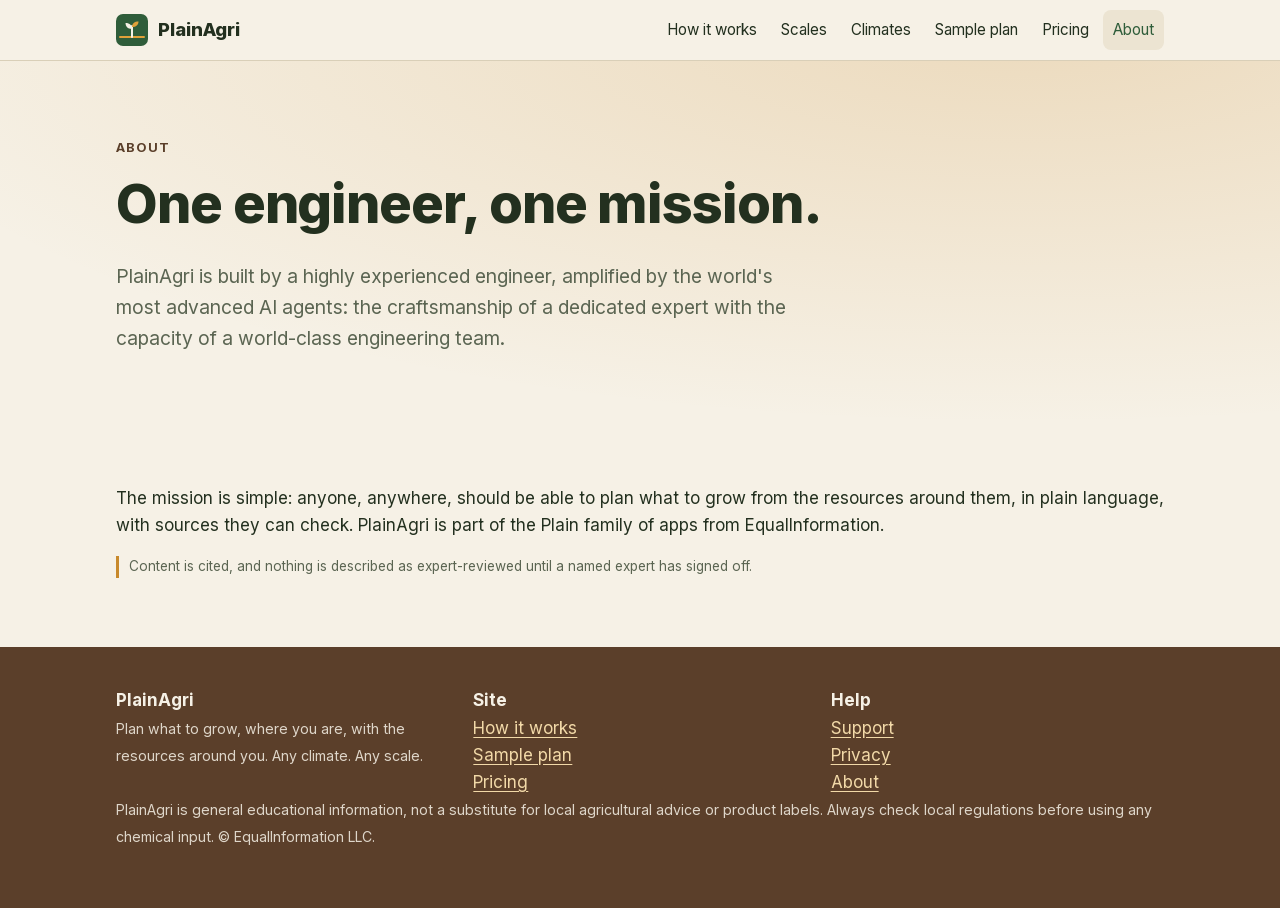
==== about/index.html @ 3765d442 "PlainAgri public site v0: home, how it works, scales, climates, sample plan, pricing, privacy, suppo" ====
<!DOCTYPE html>
<html lang="en">
<head>
<meta charset="UTF-8">
<meta name="viewport" content="width=device-width, initial-scale=1.0">
<title>About PlainAgri</title>
<meta name="description" content="PlainAgri is built by one highly experienced engineer, amplified by the world's most advanced AI agents.">
<link rel="canonical" href="https://equalinformation.com/plain-agri-site/about/">
<link rel="icon" type="image/svg+xml" href="../assets/img/favicon.svg">
<meta name="theme-color" content="#2f5d3a">
<meta property="og:title" content="About PlainAgri">
<meta property="og:description" content="PlainAgri is built by one highly experienced engineer, amplified by the world's most advanced AI agents.">
<meta property="og:type" content="website">
<meta property="og:site_name" content="PlainAgri">
<link rel="stylesheet" href="../assets/fonts/inter.css">
<link rel="stylesheet" href="../assets/css/style.css">
</head>
<body>
<a class="skip" href="#main">Skip to content</a>
<nav aria-label="Main"><div class="nav-inner">
<a href="../" class="nav-logo"><img src="../assets/img/favicon.svg" alt="" width="32" height="32"><span>PlainAgri</span></a>
<ul class="nav-links"><li><a href="../how-it-works/">How it works</a></li><li><a href="../scales/">Scales</a></li><li><a href="../climates/">Climates</a></li><li><a href="../sample-plan/">Sample plan</a></li><li><a href="../pricing/">Pricing</a></li><li><a href="../about/" aria-current="page">About</a></li></ul></div></nav>
<main id="main">

<section class="hero"><div class="wrap"><span class="eyebrow">About</span><h1>One engineer, one mission.</h1>
<p class="lead">PlainAgri is built by a highly experienced engineer, amplified by the world's most advanced AI agents: the craftsmanship of a dedicated expert with the capacity of a world-class engineering team.</p></div></section>
<section><div class="wrap"><p>The mission is simple: anyone, anywhere, should be able to plan what to grow from the resources around them, in plain language, with sources they can check. PlainAgri is part of the Plain family of apps from EqualInformation.</p>
<p class="est">Content is cited, and nothing is described as expert-reviewed until a named expert has signed off.</p></div></section>
</main>
<footer><div class="wrap"><div class="cols">
<div><b>PlainAgri</b><p><small>Plan what to grow, where you are, with the resources around you. Any climate. Any scale.</small></p></div>
<div><b>Site</b><br><a href="../how-it-works/">How it works</a><br><a href="../sample-plan/">Sample plan</a><br><a href="../pricing/">Pricing</a></div>
<div><b>Help</b><br><a href="../support/">Support</a><br><a href="../privacy/">Privacy</a><br><a href="../about/">About</a></div>
</div><p><small>PlainAgri is general educational information, not a substitute for local agricultural advice or product labels. Always check local regulations before using any chemical input. &copy; EqualInformation LLC.</small></p></div></footer>

<script src="../assets/js/site.js" defer></script>
</body></html>
---- assets/fonts/inter.css ----
/* Inter variable font (latin subset) — self-hosted, no third-party requests.
   Single variable file covers all weights 100–900. */
@font-face {
    font-family: 'Inter';
    font-style: normal;
    font-weight: 100 900;
    font-display: swap;
    src: url(inter-latin-var.woff2) format('woff2');
    unicode-range: U+0000-00FF, U+0131, U+0152-0153, U+02BB-02BC, U+02C6, U+02DA, U+02DC, U+0304, U+0308, U+0329, U+2000-206F, U+20AC, U+2122, U+2191, U+2193, U+2212, U+2215, U+FEFF, U+FFFD;
}
---- assets/css/style.css ----
:root{--bg:#f6f1e6;--bg2:#ece4d2;--card:#fffdf8;--ink:#23301f;--muted:#5b6552;--green:#2f5d3a;--green2:#3f7a4d;--amber:#c8892b;--soil:#5b3f2a;--line:#d9cfb8;--on-green:#f6f1e6;--shadow:0 6px 24px rgba(35,48,31,.10)}
@media (prefers-color-scheme:dark){:root:not([data-theme=light]){--bg:#141a12;--bg2:#1c2419;--card:#1f281c;--ink:#ece6d6;--muted:#a9b29c;--green:#6fb07c;--green2:#8cc795;--amber:#e0a13a;--soil:#c9a27c;--line:#33402e;--on-green:#10170e;--shadow:0 6px 24px rgba(0,0,0,.4)}}
:root[data-theme=dark]{--bg:#141a12;--bg2:#1c2419;--card:#1f281c;--ink:#ece6d6;--muted:#a9b29c;--green:#6fb07c;--green2:#8cc795;--amber:#e0a13a;--soil:#c9a27c;--line:#33402e;--on-green:#10170e;--shadow:0 6px 24px rgba(0,0,0,.4)}
*{box-sizing:border-box}html{scroll-behavior:smooth}
body{margin:0;font:17px/1.6 Inter,system-ui,-apple-system,Segoe UI,Roboto,sans-serif;color:var(--ink);background:var(--bg)}
img,svg{max-width:100%}a{color:var(--green);text-underline-offset:3px}a:hover{color:var(--amber)}
.skip{position:absolute;left:-999px;top:0;background:var(--green);color:var(--on-green);padding:.6rem 1rem;z-index:99}.skip:focus{left:8px;top:8px}
.wrap{max-width:1080px;margin:0 auto;padding:0 16px}
nav{position:sticky;top:0;z-index:20;background:color-mix(in srgb,var(--bg) 92%,transparent);backdrop-filter:blur(8px);border-bottom:1px solid var(--line)}
.nav-inner{max-width:1080px;margin:0 auto;padding:10px 16px;display:flex;align-items:center;gap:16px;flex-wrap:wrap}
.nav-logo{display:flex;align-items:center;gap:10px;font-weight:800;font-size:1.15rem;color:var(--ink);text-decoration:none}
.nav-links{list-style:none;margin:0 0 0 auto;padding:0;display:flex;gap:4px;flex-wrap:wrap}
.nav-links a{display:block;padding:8px 10px;border-radius:8px;color:var(--ink);text-decoration:none;font-size:.95rem}
.nav-links a:hover,.nav-links a[aria-current=page]{background:var(--bg2);color:var(--green)}
h1,h2,h3{line-height:1.15;margin:0 0 .5em}h1{font-size:clamp(2rem,6vw,3.4rem);font-weight:800;letter-spacing:-.02em}
h2{font-size:clamp(1.5rem,4vw,2.2rem);font-weight:750;letter-spacing:-.01em}h3{font-size:1.15rem}
p{margin:0 0 1em}.lead{font-size:1.2rem;color:var(--muted);max-width:44rem}
section{padding:56px 0}section.alt{background:var(--bg2)}
.hero{padding:72px 0 56px;background:radial-gradient(1200px 400px at 80% -10%,color-mix(in srgb,var(--amber) 22%,transparent),transparent),var(--bg)}
.eyebrow{display:inline-block;font-size:.8rem;font-weight:700;letter-spacing:.08em;text-transform:uppercase;color:var(--soil);margin-bottom:.8rem}
.btn{display:inline-block;padding:12px 20px;border-radius:12px;font-weight:700;text-decoration:none;border:2px solid var(--green);background:var(--green);color:var(--on-green)}
.btn:hover{color:var(--on-green);filter:brightness(1.1)}.btn.ghost{background:transparent;color:var(--green)}.btn.ghost:hover{background:var(--bg2);color:var(--green)}
.badges{display:flex;gap:12px;flex-wrap:wrap;margin-top:20px}.badge{border:2px dashed var(--line);border-radius:12px;padding:10px 16px;color:var(--muted);font-size:.9rem;background:var(--card)}.badge b{display:block;color:var(--ink)}
.grid{display:grid;gap:16px;grid-template-columns:repeat(auto-fit,minmax(240px,1fr))}
.card{background:var(--card);border:1px solid var(--line);border-radius:16px;padding:20px;box-shadow:var(--shadow)}
.card .n{display:inline-grid;place-items:center;width:34px;height:34px;border-radius:50%;background:var(--amber);color:#1b1608;font-weight:800;margin-bottom:10px}
.ladder{display:grid;gap:10px;margin:0;padding:0;list-style:none}
.ladder li{display:grid;grid-template-columns:auto 1fr;gap:14px;align-items:center;background:var(--card);border:1px solid var(--line);border-radius:14px;padding:12px 16px}
.ladder .rung{width:calc(18px + var(--w,0)*1%);min-width:18px;max-width:90px;height:14px;border-radius:8px;background:linear-gradient(90deg,var(--green),var(--amber))}
.ladder b{display:block}.ladder span{color:var(--muted);font-size:.95rem}
.pill{display:inline-block;font-size:.78rem;font-weight:700;padding:3px 10px;border-radius:99px;background:var(--bg2);border:1px solid var(--line);color:var(--soil)}
.cite{font:inherit;font-size:.78em;vertical-align:super;border:1px solid var(--green);color:var(--green);background:transparent;border-radius:6px;padding:0 6px;cursor:pointer}
.cite:hover{background:var(--green);color:var(--on-green)}
.est{font-size:.85rem;color:var(--muted);border-left:3px solid var(--amber);padding-left:10px}
.note{background:var(--card);border:1px solid var(--line);border-left:5px solid var(--amber);border-radius:10px;padding:14px 16px;margin:16px 0}
table{width:100%;border-collapse:collapse;background:var(--card);border-radius:12px;overflow:hidden}th,td{padding:10px 12px;border-bottom:1px solid var(--line);text-align:left;vertical-align:top}th{background:var(--bg2)}
.zones{display:flex;flex-wrap:wrap;gap:8px;margin:12px 0}.zones button{font:inherit;padding:8px 14px;border-radius:99px;border:1px solid var(--line);background:var(--card);color:var(--ink);cursor:pointer}
.zones button[aria-pressed=true]{background:var(--green);color:var(--on-green);border-color:var(--green)}
.zone-out{min-height:200px}
.locked{position:relative;opacity:.9}.locked::after{content:"Full detail in the app";position:absolute;right:12px;top:12px;font-size:.75rem;font-weight:700;color:var(--soil);background:var(--bg2);border:1px solid var(--line);border-radius:99px;padding:2px 10px}
.price{font-size:2.2rem;font-weight:800}.price small{font-size:1rem;color:var(--muted);font-weight:500}
ul.tick{list-style:none;padding:0}ul.tick li{padding-left:26px;position:relative;margin:.4em 0}ul.tick li::before{content:"";position:absolute;left:0;top:.55em;width:12px;height:7px;border-left:3px solid var(--green);border-bottom:3px solid var(--green);transform:rotate(-45deg)}
footer{background:var(--soil);color:#f6f1e6;padding:40px 0;margin-top:0}footer a{color:#f2d9a8}footer .cols{display:grid;gap:24px;grid-template-columns:repeat(auto-fit,minmax(200px,1fr))}footer small{opacity:.85}
/* citation sheet */
.sheet-back{position:fixed;inset:0;background:rgba(0,0,0,.45);display:none;z-index:50}.sheet-back.open{display:block}
.sheet{position:fixed;left:0;right:0;bottom:0;height:80vh;height:80dvh;background:var(--card);border-radius:20px 20px 0 0;box-shadow:0 -10px 40px rgba(0,0,0,.35);display:flex;flex-direction:column;transform:translateY(100%);transition:transform .25s ease;z-index:51}
.sheet.open{transform:none}
.sheet-bar{display:flex;align-items:center;gap:8px;padding:10px 12px;border-bottom:1px solid var(--line)}
.sheet-bar button{font:inherit;border:1px solid var(--line);background:var(--bg2);color:var(--ink);border-radius:8px;padding:6px 12px;cursor:pointer}.sheet-bar button:disabled{opacity:.4;cursor:default}
.sheet-title{flex:1;min-width:0;text-align:center;font-size:.85rem;color:var(--muted);overflow:hidden;text-overflow:ellipsis;white-space:nowrap}
.sheet-body{flex:1;overflow:auto;padding:20px 18px 40px;max-width:760px;width:100%;margin:0 auto}
.sheet-grab{width:44px;height:5px;border-radius:3px;background:var(--line);margin:8px auto 0}
@media (prefers-reduced-motion:reduce){*{transition:none!important;scroll-behavior:auto!important}}
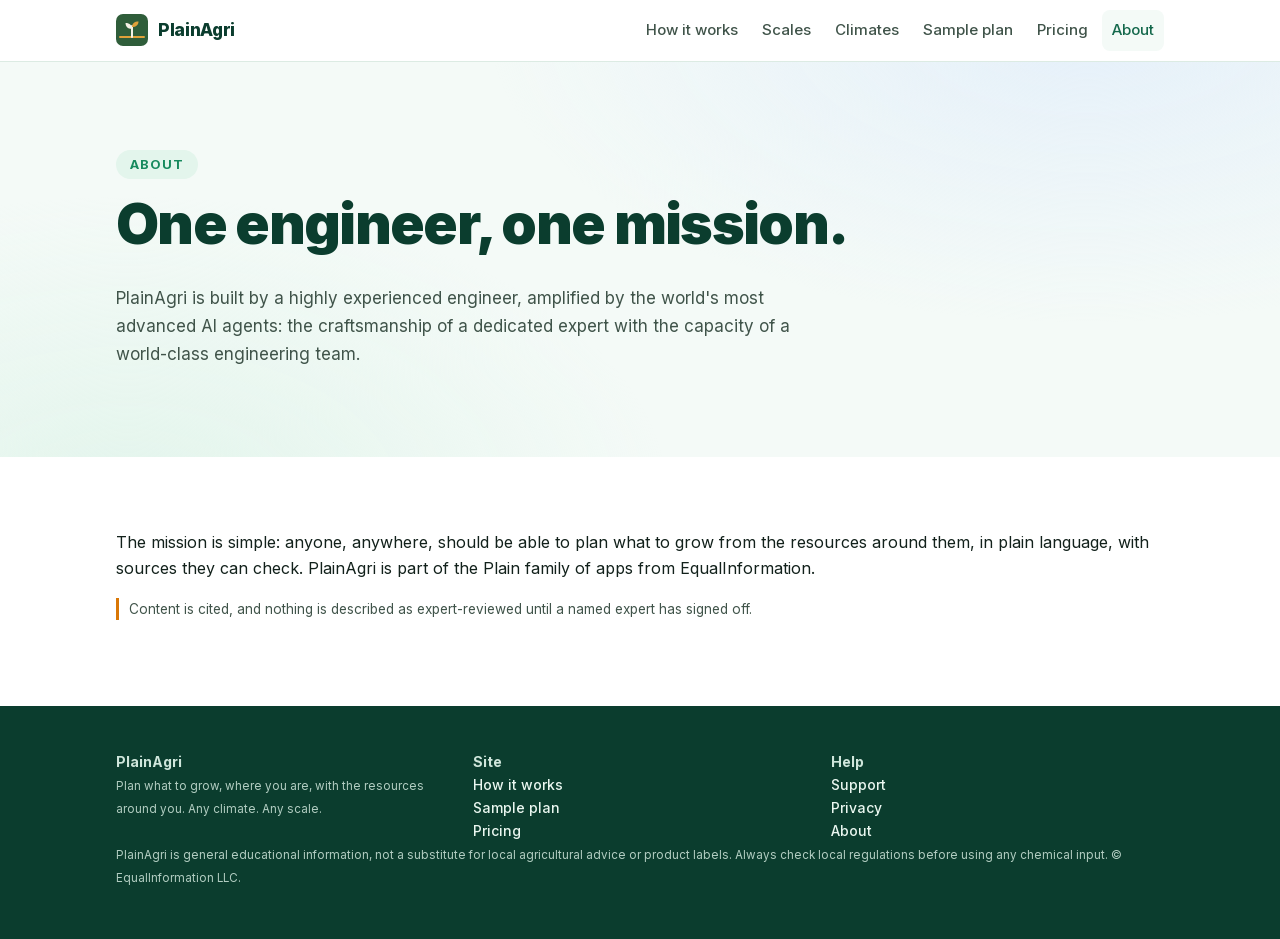
==== commit 51f4d25c: "Restyle site with Nutrisize Health fonts, colors and theme Co-Authored-By: Claude Sonnet 5.5 <norepl" ====
--- a/about/index.html
+++ b/about/index.html
@@ -7,7 +7,7 @@
 <meta name="description" content="PlainAgri is built by one highly experienced engineer, amplified by the world's most advanced AI agents.">
 <link rel="canonical" href="https://equalinformation.com/plain-agri-site/about/">
 <link rel="icon" type="image/svg+xml" href="../assets/img/favicon.svg">
-<meta name="theme-color" content="#2f5d3a">
+<meta name="theme-color" content="#0b3d2e">
 <meta property="og:title" content="About PlainAgri">
 <meta property="og:description" content="PlainAgri is built by one highly experienced engineer, amplified by the world's most advanced AI agents.">
 <meta property="og:type" content="website">
--- a/assets/css/style.css
+++ b/assets/css/style.css
@@ -1,29 +1,29 @@
-:root{--bg:#f6f1e6;--bg2:#ece4d2;--card:#fffdf8;--ink:#23301f;--muted:#5b6552;--green:#2f5d3a;--green2:#3f7a4d;--amber:#c8892b;--soil:#5b3f2a;--line:#d9cfb8;--on-green:#f6f1e6;--shadow:0 6px 24px rgba(35,48,31,.10)}
-@media (prefers-color-scheme:dark){:root:not([data-theme=light]){--bg:#141a12;--bg2:#1c2419;--card:#1f281c;--ink:#ece6d6;--muted:#a9b29c;--green:#6fb07c;--green2:#8cc795;--amber:#e0a13a;--soil:#c9a27c;--line:#33402e;--on-green:#10170e;--shadow:0 6px 24px rgba(0,0,0,.4)}}
-:root[data-theme=dark]{--bg:#141a12;--bg2:#1c2419;--card:#1f281c;--ink:#ece6d6;--muted:#a9b29c;--green:#6fb07c;--green2:#8cc795;--amber:#e0a13a;--soil:#c9a27c;--line:#33402e;--on-green:#10170e;--shadow:0 6px 24px rgba(0,0,0,.4)}
+:root{--green-900:#0b3d2e;--green-700:#14684c;--green-600:#178a5e;--green-500:#1fa971;--green-100:#e3f5ec;--blue-700:#0b4f8a;--blue-600:#1268b3;--blue-100:#e5f0fa;--amber-500:#d97706;--ink:#12211b;--ink-soft:#40544a;--ink-faint:#6b7f74;--paper:#fff;--paper-tint:#f4faf7;--line:#dcebe3;
+/* aliases used by existing PlainAgri rules, mapped to the Nutrisize Health palette */
+--bg:var(--paper);--bg2:var(--paper-tint);--card:#fff;--muted:var(--ink-soft);--green:var(--green-700);--green2:var(--green-600);--amber:var(--amber-500);--soil:var(--green-900);--on-green:#fff;--shadow:0 4px 24px rgba(11,61,46,.08)}
 *{box-sizing:border-box}html{scroll-behavior:smooth}
-body{margin:0;font:17px/1.6 Inter,system-ui,-apple-system,Segoe UI,Roboto,sans-serif;color:var(--ink);background:var(--bg)}
-img,svg{max-width:100%}a{color:var(--green);text-underline-offset:3px}a:hover{color:var(--amber)}
+body{margin:0;font:16px/1.65 'Inter',-apple-system,BlinkMacSystemFont,'Segoe UI',Roboto,sans-serif;color:var(--ink);background:var(--paper);-webkit-font-smoothing:antialiased}
+img,svg{max-width:100%}a{color:var(--blue-600);text-decoration:none}a:hover{text-decoration:underline}
 .skip{position:absolute;left:-999px;top:0;background:var(--green);color:var(--on-green);padding:.6rem 1rem;z-index:99}.skip:focus{left:8px;top:8px}
 .wrap{max-width:1080px;margin:0 auto;padding:0 16px}
-nav{position:sticky;top:0;z-index:20;background:color-mix(in srgb,var(--bg) 92%,transparent);backdrop-filter:blur(8px);border-bottom:1px solid var(--line)}
+nav{position:sticky;top:0;z-index:20;background:rgba(255,255,255,.92);backdrop-filter:blur(8px);border-bottom:1px solid var(--line)}
 .nav-inner{max-width:1080px;margin:0 auto;padding:10px 16px;display:flex;align-items:center;gap:16px;flex-wrap:wrap}
-.nav-logo{display:flex;align-items:center;gap:10px;font-weight:800;font-size:1.15rem;color:var(--ink);text-decoration:none}
+.nav-logo{display:flex;align-items:center;gap:10px;font-weight:800;font-size:17px;letter-spacing:-.02em;color:var(--green-900);text-decoration:none}
 .nav-links{list-style:none;margin:0 0 0 auto;padding:0;display:flex;gap:4px;flex-wrap:wrap}
-.nav-links a{display:block;padding:8px 10px;border-radius:8px;color:var(--ink);text-decoration:none;font-size:.95rem}
+.nav-links a{display:block;padding:8px 10px;border-radius:8px;color:var(--ink-soft);text-decoration:none;font-size:15px;font-weight:500}
 .nav-links a:hover,.nav-links a[aria-current=page]{background:var(--bg2);color:var(--green)}
-h1,h2,h3{line-height:1.15;margin:0 0 .5em}h1{font-size:clamp(2rem,6vw,3.4rem);font-weight:800;letter-spacing:-.02em}
-h2{font-size:clamp(1.5rem,4vw,2.2rem);font-weight:750;letter-spacing:-.01em}h3{font-size:1.15rem}
-p{margin:0 0 1em}.lead{font-size:1.2rem;color:var(--muted);max-width:44rem}
-section{padding:56px 0}section.alt{background:var(--bg2)}
-.hero{padding:72px 0 56px;background:radial-gradient(1200px 400px at 80% -10%,color-mix(in srgb,var(--amber) 22%,transparent),transparent),var(--bg)}
-.eyebrow{display:inline-block;font-size:.8rem;font-weight:700;letter-spacing:.08em;text-transform:uppercase;color:var(--soil);margin-bottom:.8rem}
-.btn{display:inline-block;padding:12px 20px;border-radius:12px;font-weight:700;text-decoration:none;border:2px solid var(--green);background:var(--green);color:var(--on-green)}
-.btn:hover{color:var(--on-green);filter:brightness(1.1)}.btn.ghost{background:transparent;color:var(--green)}.btn.ghost:hover{background:var(--bg2);color:var(--green)}
+h1,h2,h3{line-height:1.15;margin:0 0 .5em}h1{font-size:clamp(34px,5.5vw,56px);font-weight:900;letter-spacing:-.03em;line-height:1.12;color:var(--green-900)}
+h2{font-size:clamp(26px,4vw,36px);font-weight:800;letter-spacing:-.02em;color:var(--green-900)}h3{font-size:18px;font-weight:700;color:var(--green-900)}
+p{margin:0 0 1em}.lead{font-size:17px;color:var(--ink-soft);max-width:44rem}
+section{padding:72px 0}section.alt{background:var(--paper-tint);border-top:1px solid var(--line);border-bottom:1px solid var(--line)}
+.hero{padding:88px 0 72px;background:radial-gradient(1000px 500px at 85% -10%,var(--blue-100) 0%,transparent 60%),radial-gradient(900px 500px at 10% 110%,var(--green-100) 0%,transparent 60%),var(--paper-tint)}
+.eyebrow{display:inline-block;font-size:13px;font-weight:700;letter-spacing:.08em;text-transform:uppercase;color:var(--green-600);background:var(--green-100);border-radius:999px;padding:4px 14px;margin-bottom:14px}
+.btn{display:inline-block;margin:0 .5rem .6rem 0;padding:12px 20px;border-radius:10px;font-weight:700;text-decoration:none;border:2px solid var(--green-600);background:var(--green-600);color:#fff}
+.btn:hover{background:var(--green-700);border-color:var(--green-700);color:#fff;text-decoration:none}.btn.ghost{background:transparent;color:var(--green-700)}.btn.ghost:hover{background:var(--green-100);color:var(--green-700)}
 .badges{display:flex;gap:12px;flex-wrap:wrap;margin-top:20px}.badge{border:2px dashed var(--line);border-radius:12px;padding:10px 16px;color:var(--muted);font-size:.9rem;background:var(--card)}.badge b{display:block;color:var(--ink)}
 .grid{display:grid;gap:16px;grid-template-columns:repeat(auto-fit,minmax(240px,1fr))}
-.card{background:var(--card);border:1px solid var(--line);border-radius:16px;padding:20px;box-shadow:var(--shadow)}
-.card .n{display:inline-grid;place-items:center;width:34px;height:34px;border-radius:50%;background:var(--amber);color:#1b1608;font-weight:800;margin-bottom:10px}
+.card{background:#fff;border:1px solid var(--line);border-radius:14px;padding:26px;box-shadow:var(--shadow)}.card p{font-size:15px;color:var(--ink-soft)}
+.card .n{display:inline-grid;place-items:center;width:34px;height:34px;border-radius:50%;background:var(--green-100);color:var(--green-700);font-weight:800;margin-bottom:10px}
 .ladder{display:grid;gap:10px;margin:0;padding:0;list-style:none}
 .ladder li{display:grid;grid-template-columns:auto 1fr;gap:14px;align-items:center;background:var(--card);border:1px solid var(--line);border-radius:14px;padding:12px 16px}
 .ladder .rung{width:calc(18px + var(--w,0)*1%);min-width:18px;max-width:90px;height:14px;border-radius:8px;background:linear-gradient(90deg,var(--green),var(--amber))}
@@ -40,7 +40,7 @@
 .locked{position:relative;opacity:.9}.locked::after{content:"Full detail in the app";position:absolute;right:12px;top:12px;font-size:.75rem;font-weight:700;color:var(--soil);background:var(--bg2);border:1px solid var(--line);border-radius:99px;padding:2px 10px}
 .price{font-size:2.2rem;font-weight:800}.price small{font-size:1rem;color:var(--muted);font-weight:500}
 ul.tick{list-style:none;padding:0}ul.tick li{padding-left:26px;position:relative;margin:.4em 0}ul.tick li::before{content:"";position:absolute;left:0;top:.55em;width:12px;height:7px;border-left:3px solid var(--green);border-bottom:3px solid var(--green);transform:rotate(-45deg)}
-footer{background:var(--soil);color:#f6f1e6;padding:40px 0;margin-top:0}footer a{color:#f2d9a8}footer .cols{display:grid;gap:24px;grid-template-columns:repeat(auto-fit,minmax(200px,1fr))}footer small{opacity:.85}
+footer{background:var(--green-900);color:#cfe6db;padding:44px 0 36px;font-size:14px}footer a{color:#eaf7f0;font-weight:500}footer .cols{display:grid;gap:24px;grid-template-columns:repeat(auto-fit,minmax(200px,1fr))}footer small{opacity:.85}
 /* citation sheet */
 .sheet-back{position:fixed;inset:0;background:rgba(0,0,0,.45);display:none;z-index:50}.sheet-back.open{display:block}
 .sheet{position:fixed;left:0;right:0;bottom:0;height:80vh;height:80dvh;background:var(--card);border-radius:20px 20px 0 0;box-shadow:0 -10px 40px rgba(0,0,0,.35);display:flex;flex-direction:column;transform:translateY(100%);transition:transform .25s ease;z-index:51}
@@ -51,3 +51,11 @@
 .sheet-body{flex:1;overflow:auto;padding:20px 18px 40px;max-width:760px;width:100%;margin:0 auto}
 .sheet-grab{width:44px;height:5px;border-radius:3px;background:var(--line);margin:8px auto 0}
 @media (prefers-reduced-motion:reduce){*{transition:none!important;scroll-behavior:auto!important}}
+
+.shots{display:flex;gap:20px;overflow-x:auto;padding:8px 2px 18px;scroll-snap-type:x mandatory}
+.shots figure{margin:0;flex:0 0 auto;width:min(230px,62vw);scroll-snap-align:start;text-align:center}
+.shots figcaption{margin-top:10px;font-size:.9rem;color:var(--muted)}
+.phone{border:6px solid #10241c;border-radius:30px;overflow:hidden;background:#10241c;box-shadow:var(--shadow);aspect-ratio:1320/2868}
+.phone.android{aspect-ratio:1080/1920;border-radius:22px}
+.phone img{display:block;width:100%;height:100%;object-fit:cover;object-position:top}
+@media(min-width:900px){.shots{overflow:visible;justify-content:center;flex-wrap:wrap}}
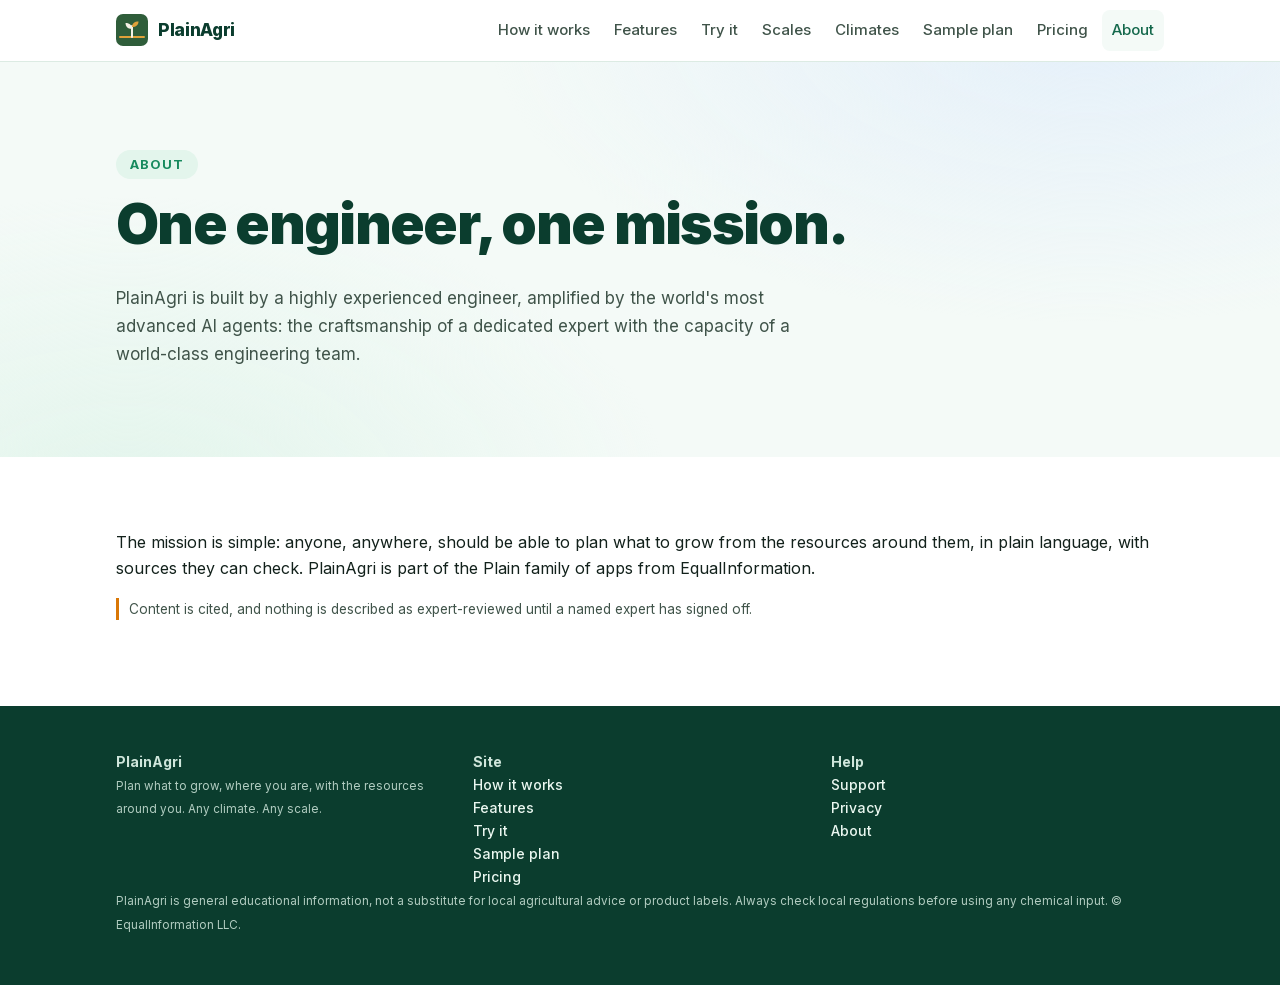
==== commit b1edc583: "Sync site with feature round: /features, /try demos, pricing and page updates Co-Authored-By: Claude" ====
--- a/about/index.html
+++ b/about/index.html
@@ -19,7 +19,7 @@
 <a class="skip" href="#main">Skip to content</a>
 <nav aria-label="Main"><div class="nav-inner">
 <a href="../" class="nav-logo"><img src="../assets/img/favicon.svg" alt="" width="32" height="32"><span>PlainAgri</span></a>
-<ul class="nav-links"><li><a href="../how-it-works/">How it works</a></li><li><a href="../scales/">Scales</a></li><li><a href="../climates/">Climates</a></li><li><a href="../sample-plan/">Sample plan</a></li><li><a href="../pricing/">Pricing</a></li><li><a href="../about/" aria-current="page">About</a></li></ul></div></nav>
+<ul class="nav-links"><li><a href="../how-it-works/">How it works</a></li><li><a href="../features/">Features</a></li><li><a href="../try/">Try it</a></li><li><a href="../scales/">Scales</a></li><li><a href="../climates/">Climates</a></li><li><a href="../sample-plan/">Sample plan</a></li><li><a href="../pricing/">Pricing</a></li><li><a href="../about/" aria-current="page">About</a></li></ul></div></nav>
 <main id="main">
 
 <section class="hero"><div class="wrap"><span class="eyebrow">About</span><h1>One engineer, one mission.</h1>
@@ -29,9 +29,11 @@
 </main>
 <footer><div class="wrap"><div class="cols">
 <div><b>PlainAgri</b><p><small>Plan what to grow, where you are, with the resources around you. Any climate. Any scale.</small></p></div>
-<div><b>Site</b><br><a href="../how-it-works/">How it works</a><br><a href="../sample-plan/">Sample plan</a><br><a href="../pricing/">Pricing</a></div>
+<div><b>Site</b><br><a href="../how-it-works/">How it works</a><br><a href="../features/">Features</a><br><a href="../try/">Try it</a><br><a href="../sample-plan/">Sample plan</a><br><a href="../pricing/">Pricing</a></div>
 <div><b>Help</b><br><a href="../support/">Support</a><br><a href="../privacy/">Privacy</a><br><a href="../about/">About</a></div>
 </div><p><small>PlainAgri is general educational information, not a substitute for local agricultural advice or product labels. Always check local regulations before using any chemical input. &copy; EqualInformation LLC.</small></p></div></footer>
 
+
 <script src="../assets/js/site.js" defer></script>
+
 </body></html>
--- a/assets/css/style.css
+++ b/assets/css/style.css
@@ -59,3 +59,34 @@
 .phone.android{aspect-ratio:1080/1920;border-radius:22px}
 .phone img{display:block;width:100%;height:100%;object-fit:cover;object-position:top}
 @media(min-width:900px){.shots{overflow:visible;justify-content:center;flex-wrap:wrap}}
+
+/* ---------- Demos ---------- */
+.fields{display:grid;gap:14px;grid-template-columns:repeat(auto-fit,minmax(200px,1fr));margin:14px 0}
+.field label{display:block;font-weight:600;font-size:14px;color:var(--green-900);margin-bottom:4px}
+.field input{width:100%;font:inherit;padding:10px 12px;border:1px solid var(--line);border-radius:10px;background:#fff;color:var(--ink)}
+.field input:focus,.btn:focus-visible,button:focus-visible,a:focus-visible{outline:3px solid var(--blue-600);outline-offset:2px}
+.field small{display:block;color:var(--ink-faint);font-size:12.5px;margin-top:3px}
+.out{display:flex;gap:12px;flex-wrap:wrap;margin:14px 0}
+.stat{background:#fff;border:1px solid var(--line);border-radius:14px;box-shadow:var(--shadow);padding:14px 18px;min-width:170px;flex:1}
+.stat .num{font-size:24px;font-weight:800;color:var(--green-700);letter-spacing:-.02em}.stat .label{font-size:13px;color:var(--ink-faint);font-weight:500}
+.opts{display:flex;flex-direction:column;gap:10px;align-items:flex-start;margin:12px 0}
+.zones button[role=tab][aria-selected=true]{background:var(--green-700);color:#fff;border-color:var(--green-700)}
+.zbar{display:flex;align-items:center;gap:8px;margin-bottom:12px}
+.zbar button{font:inherit;font-weight:700;border:1px solid var(--line);background:#fff;color:var(--green-900);border-radius:10px;padding:8px 16px;cursor:pointer;min-width:44px}
+.zbar button:disabled{opacity:.4;cursor:default}.zbar .zpct{min-width:72px}
+.zframe{border:6px solid #10241c;border-radius:26px;background:var(--paper-tint);max-width:360px;overflow:hidden;box-shadow:0 12px 34px rgba(11,61,46,.25)}
+.zframe{font-size:15px;line-height:1.5}.zview{height:420px;overflow:auto;padding:16px}
+.zview h3{font-size:1.35em;margin:0 0 .4em}.zview p{font-size:1em;color:var(--ink-soft);margin:0 0 .8em}
+.ztabs{display:flex;border-top:1px solid var(--line);background:#fff}.zview.wide~.ztabs{flex-wrap:wrap}
+.ztabs span{flex:1;text-align:center;padding:8px 4px;color:var(--green-700);font-weight:600;white-space:nowrap}
+.zshots{display:flex;gap:16px;overflow-x:auto;padding:6px 2px 14px}
+.feat{display:grid;gap:28px;grid-template-columns:1fr 280px;align-items:center;margin:0 0 56px}
+.feat.rev{grid-template-columns:280px 1fr}.feat.rev .feat-img{order:-1}
+.feat-img{display:flex;gap:14px;justify-content:center;flex-wrap:wrap}.feat-img .phone{width:min(240px,70vw)}
+.feat h2{margin-top:0}.tag{display:inline-block;font-size:12px;font-weight:700;padding:2px 10px;border-radius:99px;margin:0 6px 6px 0;background:var(--blue-100);color:var(--blue-700)}.tag.pro{background:var(--green-100);color:var(--green-700)}
+@media (max-width:760px){.feat,.feat.rev{grid-template-columns:1fr}.feat.rev .feat-img{order:0}}
+.feat>*{min-width:0}.feat-img .phone{max-width:100%;flex:0 1 auto}.zframe{max-width:min(360px,100%)}
+@media (max-width:700px){nav{position:static}.nav-links a{padding:6px 8px}}
+.feat{grid-template-columns:1fr auto}.feat.rev{grid-template-columns:auto 1fr}
+.feat-img{flex-wrap:nowrap;align-items:flex-start}.feat-img .phone{width:clamp(130px,17vw,210px)}
+@media (max-width:760px){.feat,.feat.rev{grid-template-columns:1fr}.feat-img{flex-wrap:wrap}.feat-img .phone{width:min(42vw,200px)}}
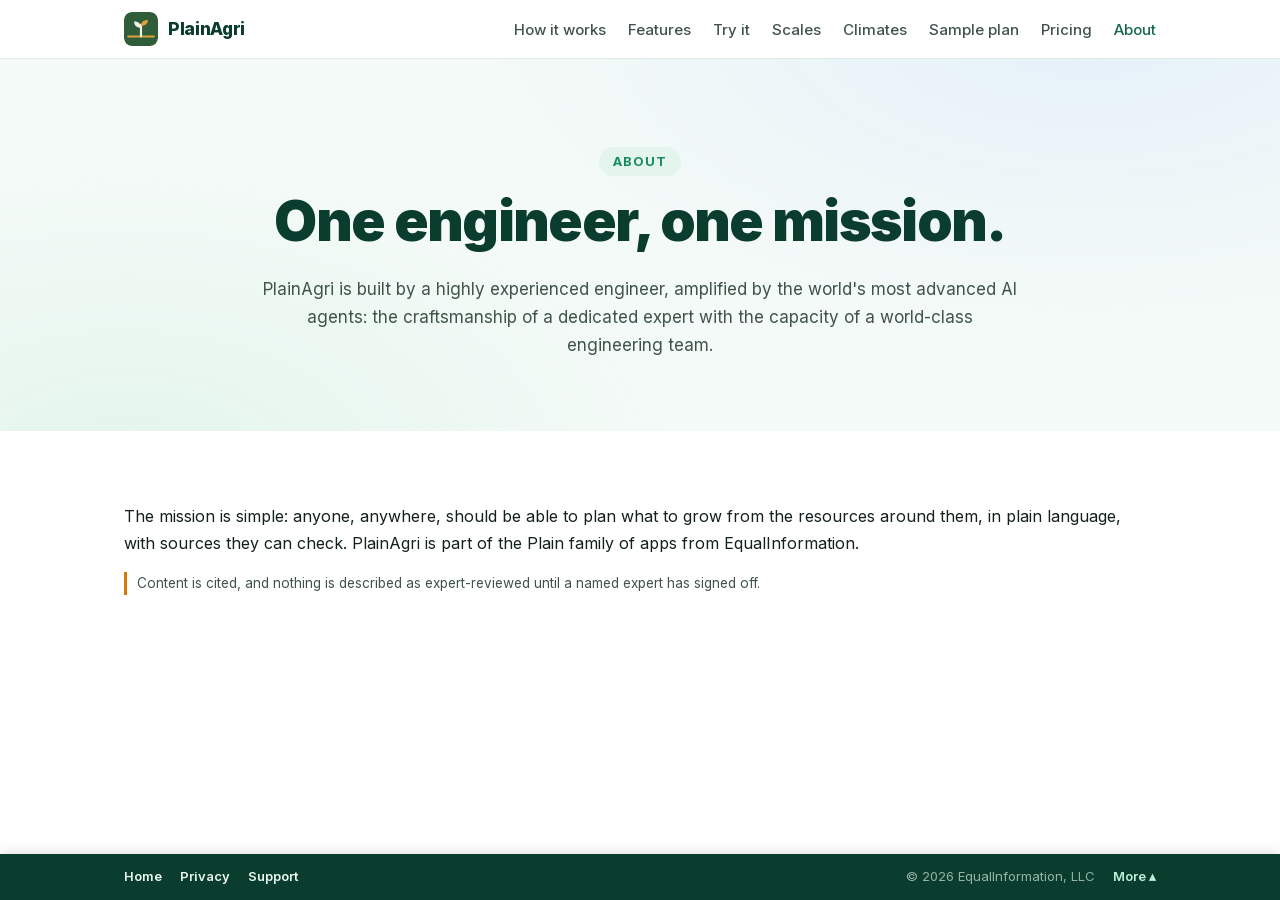
==== commit e7b0640e: "Site: match nutrisize.health type scale, centred hero, fixed header and fixed footer dock with More/" ====
--- a/about/index.html
+++ b/about/index.html
@@ -19,7 +19,7 @@
 <a class="skip" href="#main">Skip to content</a>
 <nav aria-label="Main"><div class="nav-inner">
 <a href="../" class="nav-logo"><img src="../assets/img/favicon.svg" alt="" width="32" height="32"><span>PlainAgri</span></a>
-<ul class="nav-links"><li><a href="../how-it-works/">How it works</a></li><li><a href="../features/">Features</a></li><li><a href="../try/">Try it</a></li><li><a href="../scales/">Scales</a></li><li><a href="../climates/">Climates</a></li><li><a href="../sample-plan/">Sample plan</a></li><li><a href="../pricing/">Pricing</a></li><li><a href="../about/" aria-current="page">About</a></li></ul></div></nav>
+<ul class="nav-links"><li><a href="../how-it-works/">How it works</a></li><li><a href="../features/">Features</a></li><li><a href="../try/">Try it</a></li><li><a href="../scales/">Scales</a></li><li><a href="../climates/">Climates</a></li><li><a href="../sample-plan/">Sample plan</a></li><li><a href="../pricing/">Pricing</a></li><li><a href="../about/" aria-current="page">About</a></li></ul><button class="mobile-menu-btn" onclick="document.querySelector('.nav-links').classList.toggle('show')" aria-label="Menu">&#9776;</button></div></nav>
 <main id="main">
 
 <section class="hero"><div class="wrap"><span class="eyebrow">About</span><h1>One engineer, one mission.</h1>
@@ -27,11 +27,9 @@
 <section><div class="wrap"><p>The mission is simple: anyone, anywhere, should be able to plan what to grow from the resources around them, in plain language, with sources they can check. PlainAgri is part of the Plain family of apps from EqualInformation.</p>
 <p class="est">Content is cited, and nothing is described as expert-reviewed until a named expert has signed off.</p></div></section>
 </main>
-<footer><div class="wrap"><div class="cols">
-<div><b>PlainAgri</b><p><small>Plan what to grow, where you are, with the resources around you. Any climate. Any scale.</small></p></div>
-<div><b>Site</b><br><a href="../how-it-works/">How it works</a><br><a href="../features/">Features</a><br><a href="../try/">Try it</a><br><a href="../sample-plan/">Sample plan</a><br><a href="../pricing/">Pricing</a></div>
-<div><b>Help</b><br><a href="../support/">Support</a><br><a href="../privacy/">Privacy</a><br><a href="../about/">About</a></div>
-</div><p><small>PlainAgri is general educational information, not a substitute for local agricultural advice or product labels. Always check local regulations before using any chemical input. &copy; EqualInformation LLC.</small></p></div></footer>
+<footer><details class="footer-dock"><summary><span class="dock-links"><a href="../">Home</a><a href="../privacy/">Privacy</a><a href="../support/">Support</a></span><span class="dock-copy">&copy; 2026 EqualInformation, LLC</span><span class="dock-more">More</span></summary>
+<div class="footer-inner"><ul class="footer-links"><li><a href="../how-it-works/">How it works</a></li><li><a href="../features/">Features</a></li><li><a href="../try/">Try it</a></li><li><a href="../scales/">Scales</a></li><li><a href="../climates/">Climates</a></li><li><a href="../sample-plan/">Sample plan</a></li><li><a href="../pricing/">Pricing</a></li><li><a href="../about/">About</a></li><li><a href="../privacy/">Privacy Policy</a></li><li><a href="../support/">Support</a></li><li><a href="https://equalinformation.com" target="_blank" rel="noopener">EqualInformation</a></li></ul>
+<p class="footer-copy">PlainAgri is general educational information, not a substitute for local agricultural advice or product labels. Always check local regulations before using any chemical input. &copy; 2026 EqualInformation, LLC.</p></div></details></footer>
 
 
 <script src="../assets/js/site.js" defer></script>
--- a/assets/css/style.css
+++ b/assets/css/style.css
@@ -1,22 +1,24 @@
 :root{--green-900:#0b3d2e;--green-700:#14684c;--green-600:#178a5e;--green-500:#1fa971;--green-100:#e3f5ec;--blue-700:#0b4f8a;--blue-600:#1268b3;--blue-100:#e5f0fa;--amber-500:#d97706;--ink:#12211b;--ink-soft:#40544a;--ink-faint:#6b7f74;--paper:#fff;--paper-tint:#f4faf7;--line:#dcebe3;
 /* aliases used by existing PlainAgri rules, mapped to the Nutrisize Health palette */
 --bg:var(--paper);--bg2:var(--paper-tint);--card:#fff;--muted:var(--ink-soft);--green:var(--green-700);--green2:var(--green-600);--amber:var(--amber-500);--soil:var(--green-900);--on-green:#fff;--shadow:0 4px 24px rgba(11,61,46,.08)}
-*{box-sizing:border-box}html{scroll-behavior:smooth}
+*{box-sizing:border-box}html{scroll-behavior:smooth;scroll-padding-top:70px;scroll-padding-bottom:54px}
 body{margin:0;font:16px/1.65 'Inter',-apple-system,BlinkMacSystemFont,'Segoe UI',Roboto,sans-serif;color:var(--ink);background:var(--paper);-webkit-font-smoothing:antialiased}
 img,svg{max-width:100%}a{color:var(--blue-600);text-decoration:none}a:hover{text-decoration:underline}
 .skip{position:absolute;left:-999px;top:0;background:var(--green);color:var(--on-green);padding:.6rem 1rem;z-index:99}.skip:focus{left:8px;top:8px}
-.wrap{max-width:1080px;margin:0 auto;padding:0 16px}
-nav{position:sticky;top:0;z-index:20;background:rgba(255,255,255,.92);backdrop-filter:blur(8px);border-bottom:1px solid var(--line)}
-.nav-inner{max-width:1080px;margin:0 auto;padding:10px 16px;display:flex;align-items:center;gap:16px;flex-wrap:wrap}
-.nav-logo{display:flex;align-items:center;gap:10px;font-weight:800;font-size:17px;letter-spacing:-.02em;color:var(--green-900);text-decoration:none}
-.nav-links{list-style:none;margin:0 0 0 auto;padding:0;display:flex;gap:4px;flex-wrap:wrap}
-.nav-links a{display:block;padding:8px 10px;border-radius:8px;color:var(--ink-soft);text-decoration:none;font-size:15px;font-weight:500}
-.nav-links a:hover,.nav-links a[aria-current=page]{background:var(--bg2);color:var(--green)}
+.wrap{max-width:1080px;margin:0 auto;padding:0 24px}
+nav{position:sticky;top:0;z-index:50;background:rgba(255,255,255,.92);backdrop-filter:blur(10px);border-bottom:1px solid var(--line)}
+.nav-inner{max-width:1080px;margin:0 auto;padding:12px 24px;display:flex;align-items:center;gap:28px}
+.nav-logo{display:flex;align-items:center;gap:10px;font-weight:800;font-size:17px;letter-spacing:-.02em;color:var(--green-900);white-space:nowrap;flex-shrink:0;text-decoration:none}
+.nav-logo:hover{text-decoration:none}.nav-logo img{width:34px;height:34px;border-radius:8px}
+.nav-links{display:flex;gap:22px;list-style:none;margin:0 0 0 auto;padding:0;align-items:center}
+.nav-links a{color:var(--ink-soft);font-size:15px;font-weight:500;white-space:nowrap;text-decoration:none}
+.nav-links a:hover,.nav-links a[aria-current=page]{color:var(--green-700);text-decoration:none}
+.mobile-menu-btn{display:none;margin-left:auto;background:none;border:none;font-size:24px;color:var(--green-900);cursor:pointer}
 h1,h2,h3{line-height:1.15;margin:0 0 .5em}h1{font-size:clamp(34px,5.5vw,56px);font-weight:900;letter-spacing:-.03em;line-height:1.12;color:var(--green-900)}
 h2{font-size:clamp(26px,4vw,36px);font-weight:800;letter-spacing:-.02em;color:var(--green-900)}h3{font-size:18px;font-weight:700;color:var(--green-900)}
 p{margin:0 0 1em}.lead{font-size:17px;color:var(--ink-soft);max-width:44rem}
 section{padding:72px 0}section.alt{background:var(--paper-tint);border-top:1px solid var(--line);border-bottom:1px solid var(--line)}
-.hero{padding:88px 0 72px;background:radial-gradient(1000px 500px at 85% -10%,var(--blue-100) 0%,transparent 60%),radial-gradient(900px 500px at 10% 110%,var(--green-100) 0%,transparent 60%),var(--paper-tint)}
+.hero{text-align:center;padding:88px 0 72px;background:radial-gradient(1000px 500px at 85% -10%,var(--blue-100) 0%,transparent 60%),radial-gradient(900px 500px at 10% 110%,var(--green-100) 0%,transparent 60%),var(--paper-tint)}
 .eyebrow{display:inline-block;font-size:13px;font-weight:700;letter-spacing:.08em;text-transform:uppercase;color:var(--green-600);background:var(--green-100);border-radius:999px;padding:4px 14px;margin-bottom:14px}
 .btn{display:inline-block;margin:0 .5rem .6rem 0;padding:12px 20px;border-radius:10px;font-weight:700;text-decoration:none;border:2px solid var(--green-600);background:var(--green-600);color:#fff}
 .btn:hover{background:var(--green-700);border-color:var(--green-700);color:#fff;text-decoration:none}.btn.ghost{background:transparent;color:var(--green-700)}.btn.ghost:hover{background:var(--green-100);color:var(--green-700)}
@@ -42,8 +44,8 @@
 ul.tick{list-style:none;padding:0}ul.tick li{padding-left:26px;position:relative;margin:.4em 0}ul.tick li::before{content:"";position:absolute;left:0;top:.55em;width:12px;height:7px;border-left:3px solid var(--green);border-bottom:3px solid var(--green);transform:rotate(-45deg)}
 footer{background:var(--green-900);color:#cfe6db;padding:44px 0 36px;font-size:14px}footer a{color:#eaf7f0;font-weight:500}footer .cols{display:grid;gap:24px;grid-template-columns:repeat(auto-fit,minmax(200px,1fr))}footer small{opacity:.85}
 /* citation sheet */
-.sheet-back{position:fixed;inset:0;background:rgba(0,0,0,.45);display:none;z-index:50}.sheet-back.open{display:block}
-.sheet{position:fixed;left:0;right:0;bottom:0;height:80vh;height:80dvh;background:var(--card);border-radius:20px 20px 0 0;box-shadow:0 -10px 40px rgba(0,0,0,.35);display:flex;flex-direction:column;transform:translateY(100%);transition:transform .25s ease;z-index:51}
+.sheet-back{position:fixed;inset:0;background:rgba(0,0,0,.45);display:none;z-index:70}.sheet-back.open{display:block}
+.sheet{position:fixed;left:0;right:0;bottom:0;height:80vh;height:80dvh;background:var(--card);border-radius:20px 20px 0 0;box-shadow:0 -10px 40px rgba(0,0,0,.35);display:flex;flex-direction:column;transform:translateY(100%);transition:transform .25s ease;z-index:71}
 .sheet.open{transform:none}
 .sheet-bar{display:flex;align-items:center;gap:8px;padding:10px 12px;border-bottom:1px solid var(--line)}
 .sheet-bar button{font:inherit;border:1px solid var(--line);background:var(--bg2);color:var(--ink);border-radius:8px;padding:6px 12px;cursor:pointer}.sheet-bar button:disabled{opacity:.4;cursor:default}
@@ -86,7 +88,29 @@
 .feat h2{margin-top:0}.tag{display:inline-block;font-size:12px;font-weight:700;padding:2px 10px;border-radius:99px;margin:0 6px 6px 0;background:var(--blue-100);color:var(--blue-700)}.tag.pro{background:var(--green-100);color:var(--green-700)}
 @media (max-width:760px){.feat,.feat.rev{grid-template-columns:1fr}.feat.rev .feat-img{order:0}}
 .feat>*{min-width:0}.feat-img .phone{max-width:100%;flex:0 1 auto}.zframe{max-width:min(360px,100%)}
-@media (max-width:700px){nav{position:static}.nav-links a{padding:6px 8px}}
+@media (max-width:1180px){.nav-inner{gap:16px}.nav-links{gap:14px}}
+@media (max-width:1040px){.nav-links{display:none;position:absolute;top:100%;left:0;right:0;background:#fff;border-bottom:1px solid var(--line);flex-direction:column;padding:16px 24px;gap:14px;align-items:flex-start}.nav-links.show{display:flex;max-height:calc(100vh - 120px);overflow-y:auto}.mobile-menu-btn{display:block}}
 .feat{grid-template-columns:1fr auto}.feat.rev{grid-template-columns:auto 1fr}
 .feat-img{flex-wrap:nowrap;align-items:flex-start}.feat-img .phone{width:clamp(130px,17vw,210px)}
 @media (max-width:760px){.feat,.feat.rev{grid-template-columns:1fr}.feat-img{flex-wrap:wrap}.feat-img .phone{width:min(42vw,200px)}}
+
+/* Match nutrisize.health: centred hero copy */
+.hero .lead{margin:22px auto 0;max-width:760px;font-size:17px;color:var(--ink-soft)}
+.hero .badges,.hero .btns{justify-content:center}
+.hero h1{margin-bottom:.35em}
+/* Fixed bottom dock (as nutrisize.health): footer stays visible; More/Less expands the full footer upward */
+footer{background:var(--green-900);color:#cfe6db;font-size:14px;padding:0}
+body{padding-bottom:46px}
+footer{position:fixed;left:0;right:0;bottom:0;z-index:60;box-shadow:0 -2px 12px rgba(0,0,0,.12)}
+.footer-dock summary{list-style:none;cursor:pointer;display:flex;align-items:center;gap:18px;max-width:1080px;margin:0 auto;padding:0 24px;min-height:46px;font-size:13px}
+.footer-dock summary::-webkit-details-marker{display:none}
+.dock-links{display:flex;gap:18px;flex-wrap:wrap}.dock-links a{color:#eaf7f0;font-weight:600;text-decoration:none}
+.dock-copy{opacity:.7;margin-left:auto}
+.dock-more{color:#bdf0d8;font-weight:600;white-space:nowrap;font-size:0}
+.dock-more::before,.dock-more::after{font-size:13px}.dock-more::before{content:"More"}.dock-more::after{content:" \25B4"}
+.footer-dock[open] .dock-more::before{content:"Less"}.footer-dock[open] .dock-more::after{content:" \25BE"}
+.footer-inner{max-width:1080px;margin:0 auto;padding:0 24px;text-align:center}
+.footer-dock .footer-inner{max-height:65vh;overflow-y:auto;padding-top:22px;padding-bottom:22px;border-top:1px solid rgba(255,255,255,.12)}
+.footer-links{list-style:none;display:flex;gap:22px;justify-content:center;flex-wrap:wrap;margin:0 0 18px;padding:0}.footer-links a{color:#eaf7f0;font-weight:500;text-decoration:none}
+.footer-copy{opacity:.75;line-height:1.9;font-size:13px;margin:0}
+@media (max-width:640px){.dock-copy{display:none}.dock-more{margin-left:auto}.footer-dock summary{padding:0 16px;gap:14px}.dock-links{gap:14px;flex-wrap:nowrap}}
